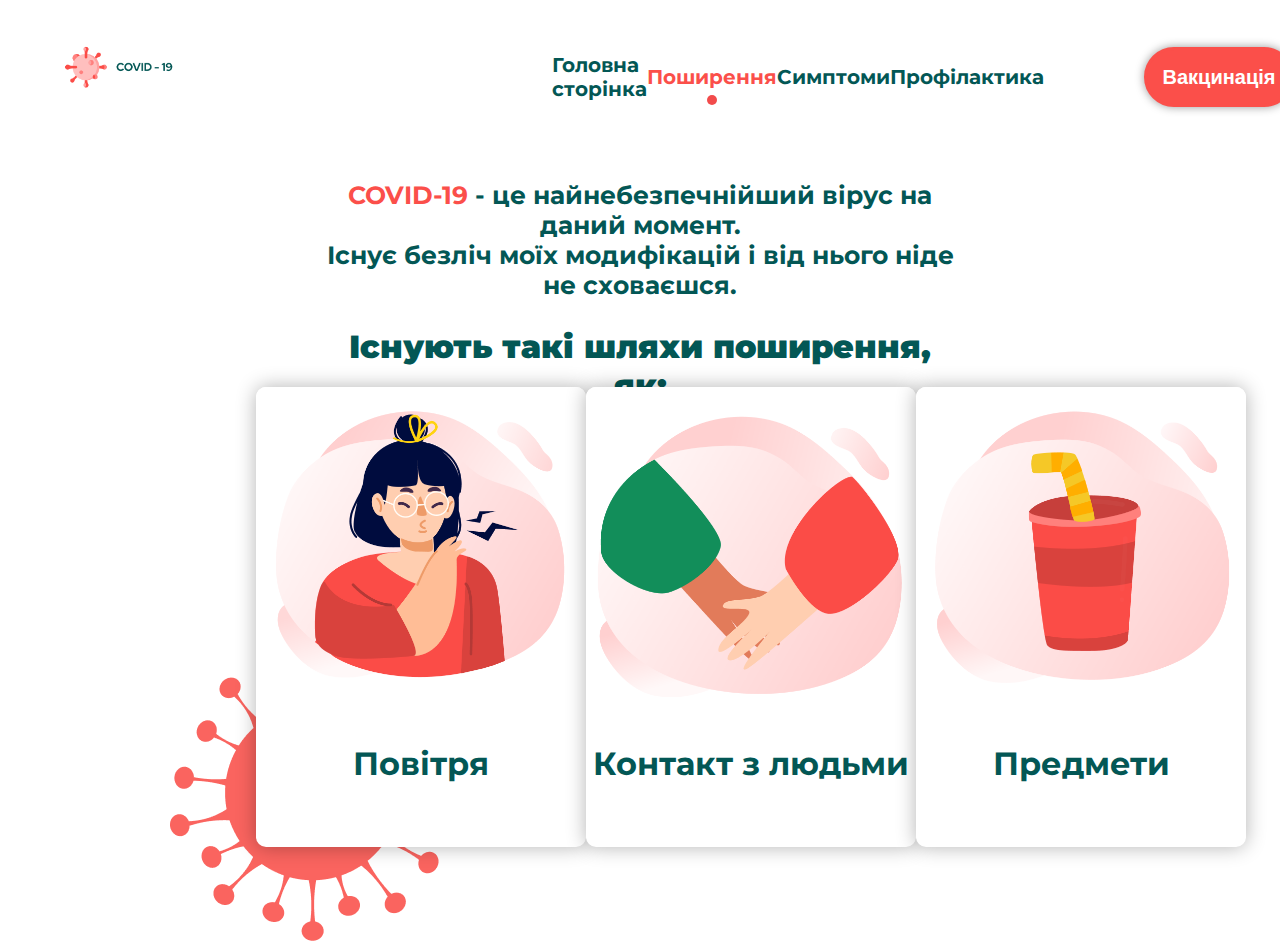
==== pages/contagion.html @ 6a219b64 "Latest version" ====
<!DOCTYPE html>
<html lang="en">
<head>
    <meta charset="UTF-8">
    <link rel="icon" href="../assets/images/COVID-19.ico" type="image/x-icon">
    <title>Поширення</title>
    <link href="../styles/contagion.css" rel="stylesheet">
    <link rel="preconnect" href="https://fonts.gstatic.com">
    <link rel="preconnect" href="https://fonts.gstatic.com">
    <link href="https://fonts.googleapis.com/css2?family=Montserrat:wght@100;500&display=swap" rel="stylesheet">

</head>
<body>
<nav>
    <section>
        <a href="index.html">
            <img src="../assets/images/logo.png" alt="logo" id="logo">
        </a>
    </section>
    <ul class="nav-list">
        <li><a href="index.html">Головна сторінка</a></li>
        <li><a href="contagion.html" class="activePage">Поширення</a></li>
        <li><a href="symptoms.html">Симптоми</a></li>
        <li><a href="prevention.html">Профілактика</a></li>
        <li>
            <button id="vaccination-btn">Вакцинація</button>
        </li>
    </ul>
</nav>
<div class="main">
    <div class="text">
        <span class="covid19">COVID-19</span> - це найнебезпечнійший вірус на даний момент.
        <br>Існує безліч моїх модифікацій і від нього ніде не сховаєшся.
        <h2>Існують такі шляхи поширення, як:</h2>

    </div>
    <div class="cards">
        <div class="first">
            <div class="backgroundForImg">
                <img src=../assets/images/firstCard.png id="firstImg">
                <h2>Повітря</h2>
                <h3 id="description1">
                    <br>Вірус поширюється повітряно-крапельним шляхом.
                    Це вказує на те, що кожен із нас у небезпеці.
                    Тому потрібно дотримуватись соціальної дистанції,
                    цим самим збережуючи як і себе, так й інших.
                </h3>
            </div>

        </div>
        <div class="second">
            <div class="backgroundForImg">
                <img src=../assets/images/secondCard.png id="secondImg">
                <h2>Контакт з людьми</h2>
                <h3 id="description2">
                    <br><br>Тісний контакт із іншими людьми легко може привести до зараження вірусом.
                    Тому старайтесь уникайте близького контакту із іншими ближче, ніж на 2 метри,
                    та мийте руки. Гігієна понад усе!
                </h3>
            </div>
        </div>
        <div class="third">
            <div class="backgroundForImg">
                <img src=../assets/images/thirdCard.png id="thirdImg">
                <h2>Предмети</h2>
                <h3 id="description3">
                    <br>Доведено, що вірус передається через заражені речі.
                    Тобто, взявши в руки щось, чим користувався хворий,
                    великий шанс заразитись самому.
                    Тому, будьте обережні із речами інших людей.
                </h3>
            </div>
        </div>
    </div>
    <img src="../assets/images/coronaRed.png" id="coronaRed">
    <img src="../assets/images/coronaGreen.png" id="coronaGreen">

</div>
<script>
    document.getElementById("vaccination-btn").onclick = function () {
        window.open("https://diia.gov.ua/services/zapis-do-lista-ochikuvannya-vakcinaciyi-vid-covid-19", "_blank");
    }
</script>
</body>
</html>
---- styles/contagion.css ----
@import "partials/nav.css";

.first, .second, .third {
    width: 330px;
    height: 450px;
    border-bottom: 10px solid white;
    border-radius: 10px;
    box-shadow: 0 0 20px rgba(0, 0, 0, 0.3);
    background-color: white;
    z-index: 1000;
    transition: 0.5s;
}

#description1, #description2, #description3 {

    text-align: center;
    padding-left: 10px;
    padding-right: 10px;
    font-size: 19px;
    transition-delay: 0.1s;
    margin: 0;
    position: absolute;
    width: 310px;
    z-index: -1;
    top: 240px;
    opacity: 0;
    height: 0;
}


.first:hover, .second:hover, .third:hover {
    border-bottom: 10px solid #FB4F4A;
    border-radius: 10px;
    box-shadow: 0 0 20px rgba(0, 0, 0, 0.5);
    background-color: white;
}

.first:hover #firstImg {
    width: 160px;
}

.second:hover #secondImg {
    width: 160px;
}

.third:hover #thirdImg {
    width: 160px;
}

.first:hover #description1 {
    opacity: 1;
    color: #035755;
}

.first:hover h2, .second:hover h2, .third:hover h2 {
    color: #FB4F4A;
}

h2 {
    transition: 0.7s;
}

.second:hover #description2 {

    opacity: 1;
    color: #035755;
}

.second:hover #description2 {
    color: #035755;
}

.third:hover #description3 {
    opacity: 1;
    color: #035755;
}

.backgroundForImg {
    background-color: white;
    z-index: 1000;
    border-radius: 10px;
}

.cards {
    position: absolute;
    top: 43%;
    left: 50%;
    transform: translateX(-50%);
    width: 60%;
    display: flex;
    justify-content: space-between;
}

#firstImg, #secondImg, #thirdImg {
    width: 330px;
    display: block;
    margin-left: auto;
    margin-right: auto;
    transition: 0.5s;
    border-radius: 10px;
}

h2 {
    color: #035755;
    text-align: center;
    font-weight: bolder;
    font-size: 32px;
}

#coronaRed {
    position: absolute;
    z-index: -1000;
    top: 650px;
    left: 170px;
}

#coronaGreen {
    position: absolute;
    z-index: -1000;
    top: 300px;
    left: 1500px;
    transform: rotateZ(45deg);
}

.covid19 {
    color: #FB4F4A;
}

.text {
    position: absolute;
    top: 20%;
    left: 50%;
    transform: translateX(-50%);
    text-align: center;
    font-size: 25px;
    color: #035755;
    font-weight: bolder;
}
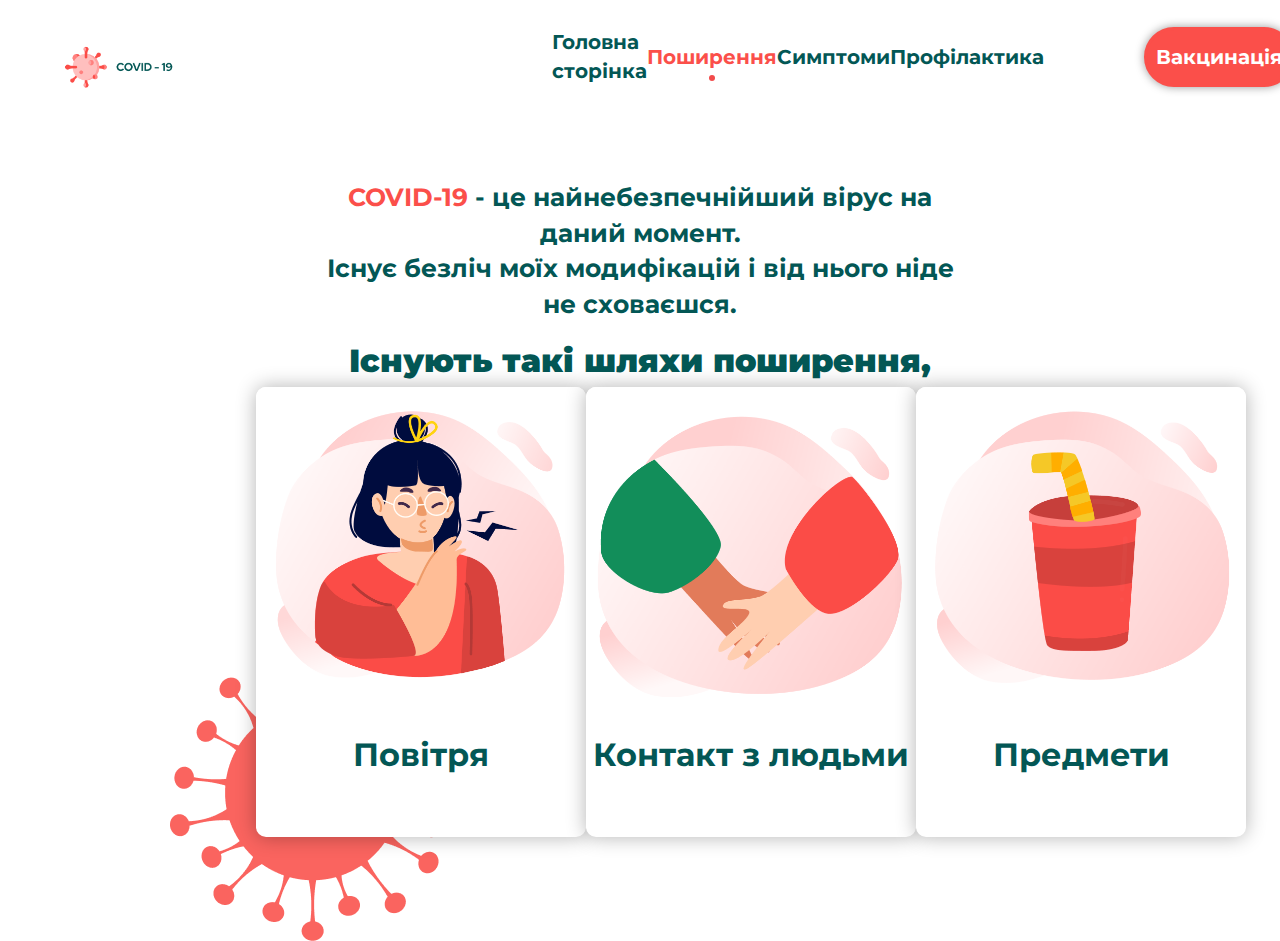
==== commit c3f8f72e: "add modal" ====
--- a/pages/contagion.html
+++ b/pages/contagion.html
@@ -4,11 +4,13 @@
     <meta charset="UTF-8">
     <link rel="icon" href="../assets/images/COVID-19.ico" type="image/x-icon">
     <title>Поширення</title>
-    <link href="../styles/contagion.css" rel="stylesheet">
+    <link rel="stylesheet" href="http://maxcdn.bootstrapcdn.com/bootstrap/3.3.6/css/bootstrap.min.css">
+    <link href="https://fonts.googleapis.com/css2?family=Montserrat:wght@100;500&display=swap" rel="stylesheet">
     <link rel="preconnect" href="https://fonts.gstatic.com">
     <link rel="preconnect" href="https://fonts.gstatic.com">
-    <link href="https://fonts.googleapis.com/css2?family=Montserrat:wght@100;500&display=swap" rel="stylesheet">
-
+    <link href="../styles/contagion.css" rel="stylesheet">
+    <script src="https://ajax.googleapis.com/ajax/libs/jquery/1.12.0/jquery.min.js"></script>
+    <script src="http://maxcdn.bootstrapcdn.com/bootstrap/3.3.6/js/bootstrap.min.js"></script>
 </head>
 <body>
 <nav>
@@ -75,11 +77,44 @@
     <img src="../assets/images/coronaRed.png" id="coronaRed">
     <img src="../assets/images/coronaGreen.png" id="coronaGreen">
 
+    <div class="modal fade" id="myModal">
+        <div class="modal-dialog modal-lg modal-dialog-centered" role="document">
+            <div class="modal-content">
+                <div class="modal-header">
+                    <h4 class="modal-title">Опитування</h4>
+                    <button type="button" class="close" data-dismiss="modal" aria-label="Close">
+                        <span aria-hidden="true">×</span>
+                    </button>
+                </div>
+                <div class="modal-body">
+                    <h5>Чи збираєтесь ви вакцинуватись маючи можливість?</h5>
+                    <div class="form-check">
+                        <input class="form-check-input" type="radio" name="radio" id="flexRadioDefault1" value="Ні, навіть якщо матиму можливість">
+                        <label class="form-check-label" for="flexRadioDefault1">
+                            Ні, навіть якщо матиму можливість
+                        </label>
+                    </div>
+                    <div class="form-check">
+                        <input class="form-check-input" type="radio" name="radio" id="flexRadioDefault2" checked value="Так, якщо буде можливість">
+                        <label class="form-check-label" for="flexRadioDefault2">
+                            Так, якщо буде можливість
+                        </label>
+                    </div>
+                    <div class="form-check">
+                        <input class="form-check-input" type="radio" name="radio" id="flexRadioDefault3" value="Уже вакцинувався">
+                        <label class="form-check-label" for="flexRadioDefault3" >
+                            Уже вакцинувався
+                        </label>
+                    </div>
+                    <button type="button" id="modal-btn" data-dismiss="modal" aria-label="Close" onclick="submit()">Відповісти</button>
+                </div>
+                <div class="modal-footer">
+                    <p style="color: grey">Дякуємо, ваша відповідь важлива для нас</p>
+                </div>
+            </div>
+        </div>
+    </div>
 </div>
-<script>
-    document.getElementById("vaccination-btn").onclick = function () {
-        window.open("https://diia.gov.ua/services/zapis-do-lista-ochikuvannya-vakcinaciyi-vid-covid-19", "_blank");
-    }
-</script>
+<script src="../index.js"></script>
 </body>
-</html>+</html>
--- a/styles/contagion.css
+++ b/styles/contagion.css
@@ -1,4 +1,5 @@
 @import "partials/nav.css";
+@import "partials/modal.css";
 
 .first, .second, .third {
     width: 330px;
@@ -136,3 +137,4 @@
     color: #035755;
     font-weight: bolder;
 }
+
